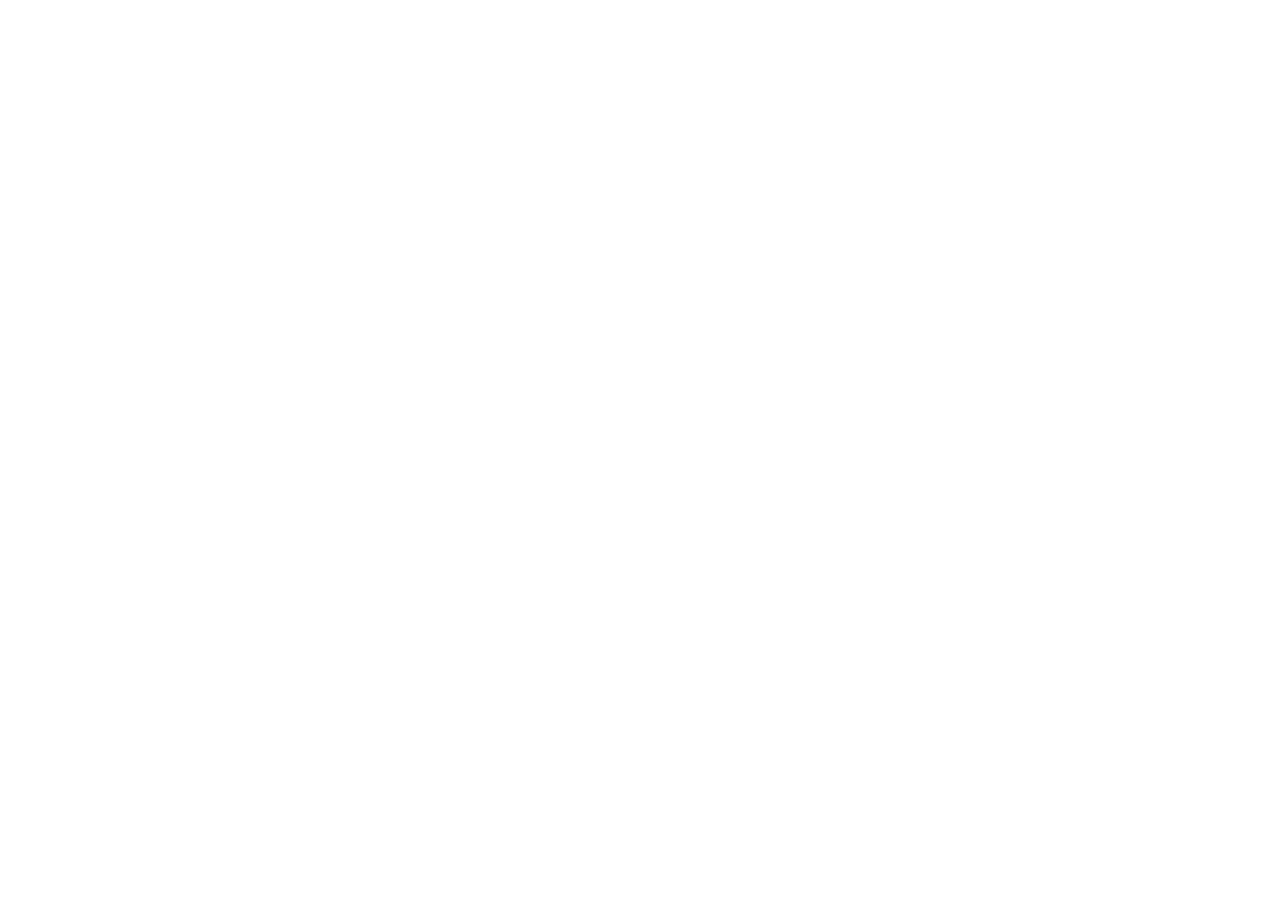
==== three/01/index.html @ a56706db "three.js3d" ====
<!doctype html><html lang=""><head><meta charset="utf-8"><meta http-equiv="X-UA-Compatible" content="IE=edge"><meta name="viewport" content="width=device-width,initial-scale=1"><link rel="icon" href="/favicon.ico"><title>app</title><script defer="defer" src="/js/chunk-vendors.5b4bd295.js"></script><script defer="defer" src="/js/app.ba54bcab.js"></script><link href="/css/app.b3617c90.css" rel="stylesheet"></head><body><noscript><strong>We're sorry but app doesn't work properly without JavaScript enabled. Please enable it to continue.</strong></noscript><div id="app"></div></body></html>
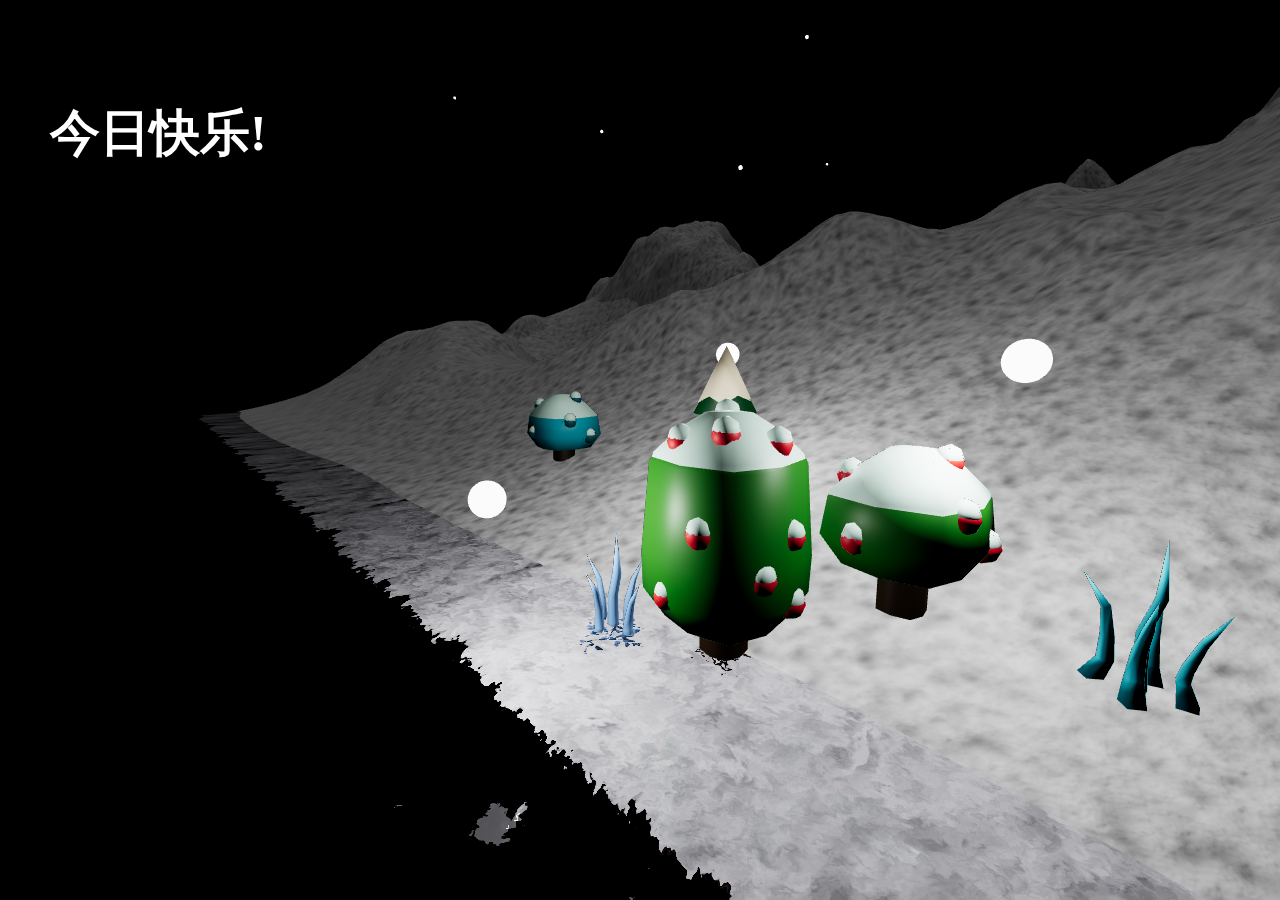
==== commit 481c9ad2: "update" ====
--- a/three/01/index.html
+++ b/three/01/index.html
@@ -1 +1 @@
-<!doctype html><html lang=""><head><meta charset="utf-8"><meta http-equiv="X-UA-Compatible" content="IE=edge"><meta name="viewport" content="width=device-width,initial-scale=1"><link rel="icon" href="/favicon.ico"><title>app</title><script defer="defer" src="/js/chunk-vendors.5b4bd295.js"></script><script defer="defer" src="/js/app.ba54bcab.js"></script><link href="/css/app.b3617c90.css" rel="stylesheet"></head><body><noscript><strong>We're sorry but app doesn't work properly without JavaScript enabled. Please enable it to continue.</strong></noscript><div id="app"></div></body></html>+<!doctype html><html lang=""><head><meta charset="utf-8"><meta http-equiv="X-UA-Compatible" content="IE=edge"><meta name="viewport" content="width=device-width,initial-scale=1"><link rel="icon" href="favicon.ico"><title>app</title><script defer="defer" src="js/chunk-vendors.5b4bd295.js"></script><script defer="defer" src="js/app.ba54bcab.js"></script><link href="css/app.b3617c90.css" rel="stylesheet"></head><body><noscript><strong>We're sorry but app doesn't work properly without JavaScript enabled. Please enable it to continue.</strong></noscript><div id="app"></div></body></html>--- a/three/01/css/app.b3617c90.css
+++ b/three/01/css/app.b3617c90.css
@@ -0,0 +1 @@
+*{margin:0;padding:0}canvas{width:100vw;height:100vh;position:fixed;left:0;top:0}